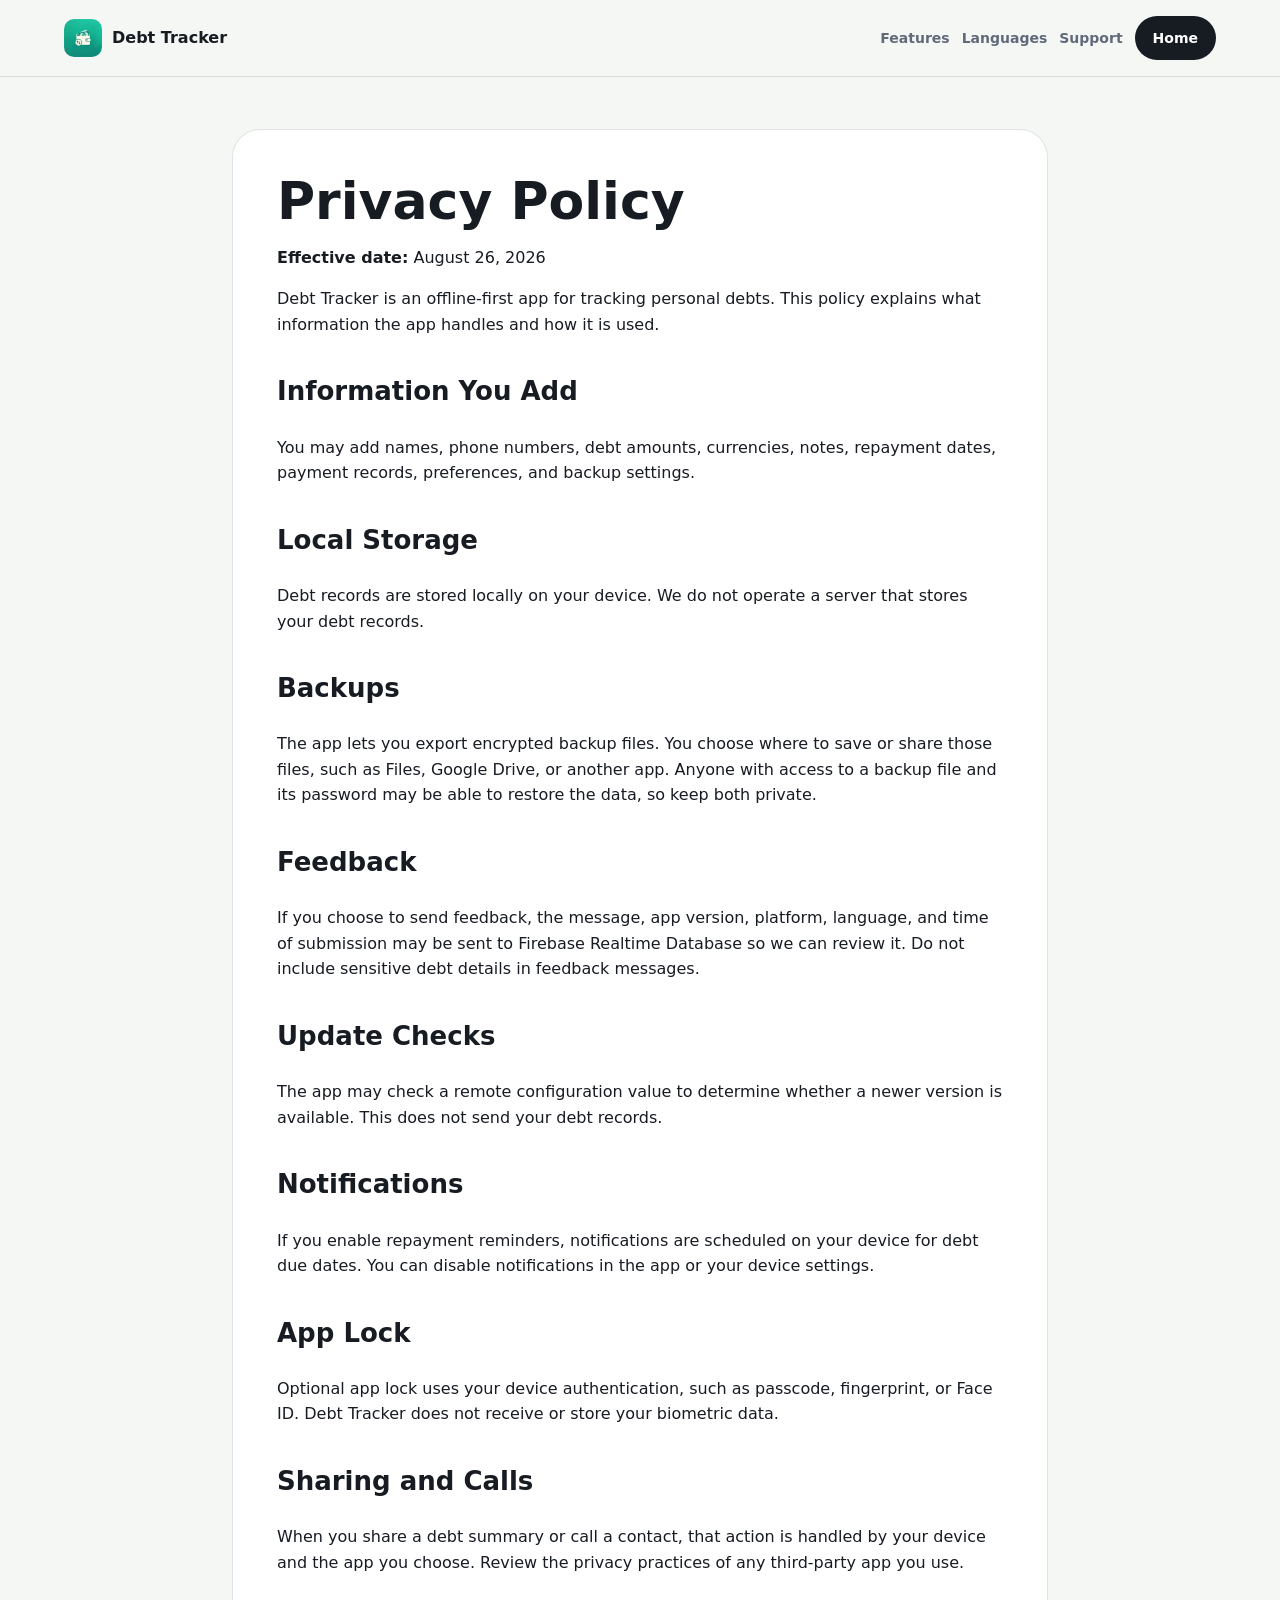
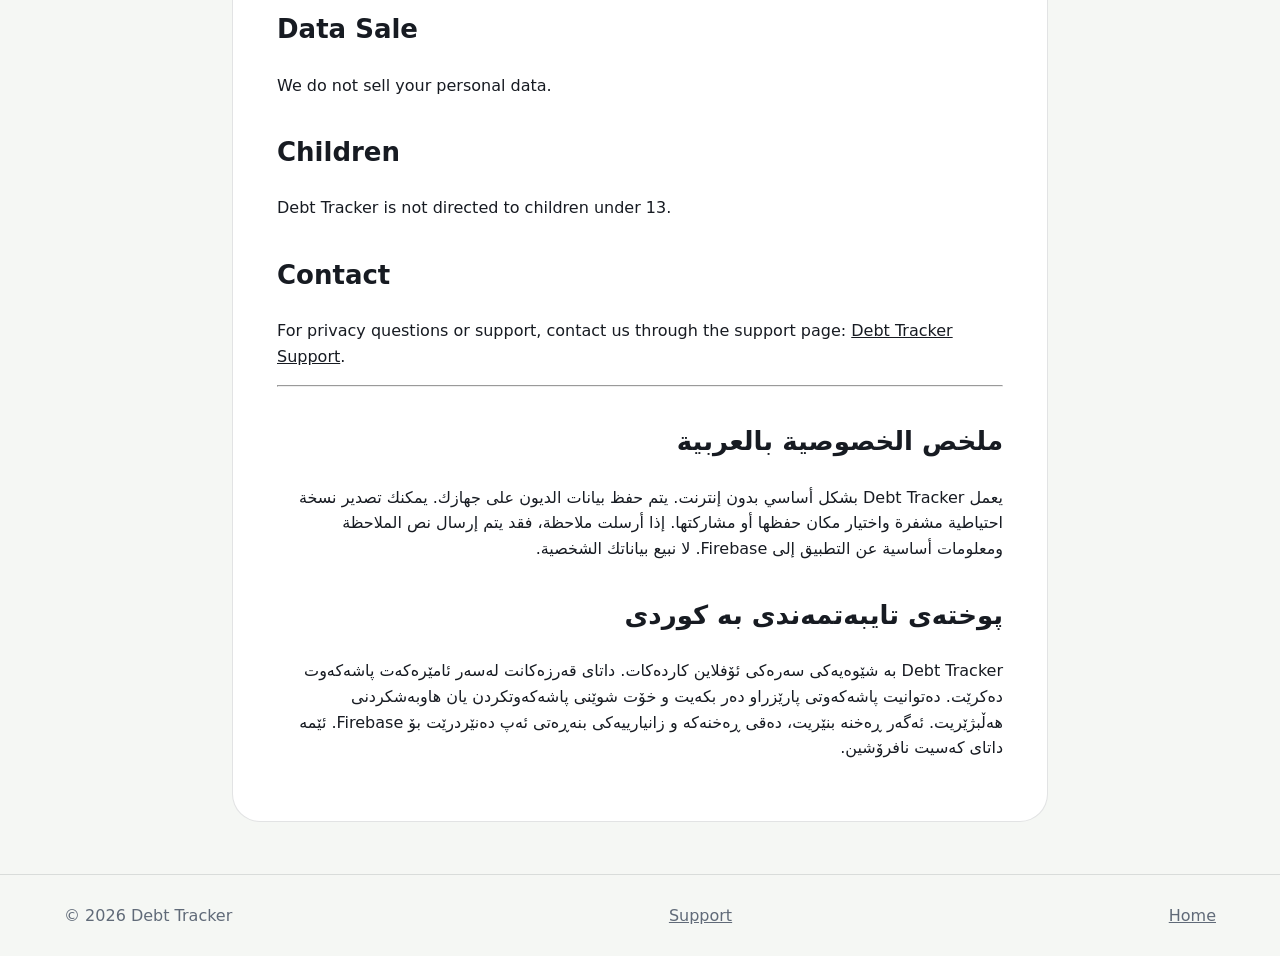
==== privacy.html @ d8f8f20b "Publish GitHub Pages site at repository root" ====
<!doctype html>
<html lang="en">
  <head>
    <meta charset="utf-8" />
    <meta name="viewport" content="width=device-width, initial-scale=1" />
    <title>Privacy Policy | Debt Tracker</title>
    <meta
      name="description"
      content="Privacy Policy for Debt Tracker, an offline-first personal debt tracking app."
    />
    <link rel="icon" href="assets/icon.png" />
    <link rel="stylesheet" href="styles.css" />
  </head>
  <body>
    <div class="page">
      <header class="nav">
        <a class="brand" href="index.html" aria-label="Debt Tracker home">
          <img src="assets/icon.png" alt="" />
          <span>Debt Tracker</span>
        </a>
        <nav class="nav-links" aria-label="Primary navigation">
          <a href="index.html#features">Features</a>
          <a href="index.html#languages">Languages</a>
          <a href="support.html">Support</a>
          <a class="button" href="index.html">Home</a>
        </nav>
      </header>

      <main class="policy">
        <article class="policy-card">
          <h1>Privacy Policy</h1>
          <p><strong>Effective date:</strong> August 26, 2026</p>
          <p>
            Debt Tracker is an offline-first app for tracking personal debts. This policy explains
            what information the app handles and how it is used.
          </p>

          <h2>Information You Add</h2>
          <p>
            You may add names, phone numbers, debt amounts, currencies, notes, repayment dates,
            payment records, preferences, and backup settings.
          </p>

          <h2>Local Storage</h2>
          <p>
            Debt records are stored locally on your device. We do not operate a server that stores
            your debt records.
          </p>

          <h2>Backups</h2>
          <p>
            The app lets you export encrypted backup files. You choose where to save or share those
            files, such as Files, Google Drive, or another app. Anyone with access to a backup file
            and its password may be able to restore the data, so keep both private.
          </p>

          <h2>Feedback</h2>
          <p>
            If you choose to send feedback, the message, app version, platform, language, and time
            of submission may be sent to Firebase Realtime Database so we can review it. Do not
            include sensitive debt details in feedback messages.
          </p>

          <h2>Update Checks</h2>
          <p>
            The app may check a remote configuration value to determine whether a newer version is
            available. This does not send your debt records.
          </p>

          <h2>Notifications</h2>
          <p>
            If you enable repayment reminders, notifications are scheduled on your device for debt
            due dates. You can disable notifications in the app or your device settings.
          </p>

          <h2>App Lock</h2>
          <p>
            Optional app lock uses your device authentication, such as passcode, fingerprint, or
            Face ID. Debt Tracker does not receive or store your biometric data.
          </p>

          <h2>Sharing and Calls</h2>
          <p>
            When you share a debt summary or call a contact, that action is handled by your device
            and the app you choose. Review the privacy practices of any third-party app you use.
          </p>

          <h2>Data Sale</h2>
          <p>We do not sell your personal data.</p>

          <h2>Children</h2>
          <p>Debt Tracker is not directed to children under 13.</p>

          <h2>Contact</h2>
          <p>
            For privacy questions or support, contact us through the support page:
            <a href="support.html">Debt Tracker Support</a>.
          </p>

          <hr />

          <section class="rtl" lang="ar">
            <h2>ملخص الخصوصية بالعربية</h2>
            <p>
              يعمل Debt Tracker بشكل أساسي بدون إنترنت. يتم حفظ بيانات الديون على جهازك. يمكنك
              تصدير نسخة احتياطية مشفرة واختيار مكان حفظها أو مشاركتها. إذا أرسلت ملاحظة، فقد يتم
              إرسال نص الملاحظة ومعلومات أساسية عن التطبيق إلى Firebase. لا نبيع بياناتك الشخصية.
            </p>
          </section>

          <section class="rtl" lang="ckb">
            <h2>پوختەی تایبەتمەندی بە کوردی</h2>
            <p>
              Debt Tracker بە شێوەیەکی سەرەکی ئۆفلاین کاردەکات. داتای قەرزەکانت لەسەر ئامێرەکەت
              پاشەکەوت دەکرێت. دەتوانیت پاشەکەوتی پارێزراو دەر بکەیت و خۆت شوێنی پاشەکەوتکردن یان
              هاوبەشکردنی هەڵبژێریت. ئەگەر ڕەخنە بنێریت، دەقی ڕەخنەکە و زانیارییەکی بنەڕەتی ئەپ
              دەنێردرێت بۆ Firebase. ئێمە داتای کەسیت نافرۆشین.
            </p>
          </section>
        </article>
      </main>

      <footer class="footer">
        <span>© 2026 Debt Tracker</span>
        <a href="support.html">Support</a>
        <a href="index.html">Home</a>
      </footer>
    </div>
  </body>
</html>
---- styles.css ----
:root {
  color-scheme: light;
  --ink: #171b22;
  --muted: #606a78;
  --line: rgba(23, 27, 34, 0.12);
  --paper: #ffffff;
  --soft: #f5f7f4;
  --brand: #109982;
  --brand-dark: #087765;
  --lime: #d7ff57;
  --violet: #a77cf5;
  --shadow: 0 24px 80px rgba(14, 28, 24, 0.18);
}

* {
  box-sizing: border-box;
}

html {
  scroll-behavior: smooth;
}

body {
  margin: 0;
  background: var(--soft);
  color: var(--ink);
  font-family:
    Inter, ui-sans-serif, system-ui, -apple-system, BlinkMacSystemFont, "Segoe UI", sans-serif;
  line-height: 1.6;
}

a {
  color: inherit;
}

.page {
  min-height: 100vh;
}

.nav {
  position: sticky;
  top: 0;
  z-index: 20;
  display: flex;
  align-items: center;
  justify-content: space-between;
  gap: 18px;
  padding: 16px clamp(18px, 5vw, 72px);
  background: rgba(245, 247, 244, 0.82);
  border-bottom: 1px solid var(--line);
  backdrop-filter: blur(18px);
}

.brand {
  display: inline-flex;
  align-items: center;
  gap: 10px;
  font-weight: 800;
  text-decoration: none;
}

.brand img {
  width: 38px;
  height: 38px;
  border-radius: 10px;
}

.nav-links {
  display: flex;
  flex-wrap: wrap;
  align-items: center;
  justify-content: flex-end;
  gap: 12px;
}

.nav-links a {
  color: var(--muted);
  font-size: 14px;
  font-weight: 700;
  text-decoration: none;
}

.nav-links .button {
  color: #fff;
}

.button {
  display: inline-flex;
  align-items: center;
  justify-content: center;
  min-height: 44px;
  padding: 0 18px;
  border-radius: 999px;
  background: var(--ink);
  color: #fff;
  font-weight: 800;
  text-decoration: none;
}

.hero {
  display: grid;
  grid-template-columns: minmax(0, 1fr) minmax(280px, 440px);
  align-items: center;
  gap: clamp(28px, 6vw, 74px);
  padding: clamp(48px, 8vw, 100px) clamp(18px, 5vw, 72px) 56px;
}

.hero-copy {
  max-width: 720px;
}

.eyebrow {
  margin: 0 0 14px;
  color: var(--brand-dark);
  font-size: 14px;
  font-weight: 900;
  letter-spacing: 0;
  text-transform: uppercase;
}

h1,
h2,
h3,
p {
  margin-top: 0;
}

h1 {
  max-width: 760px;
  margin-bottom: 20px;
  font-size: clamp(44px, 8vw, 86px);
  line-height: 0.96;
  letter-spacing: 0;
}

.lead {
  max-width: 640px;
  color: var(--muted);
  font-size: clamp(18px, 2.4vw, 23px);
}

.actions {
  display: flex;
  flex-wrap: wrap;
  gap: 12px;
  margin-top: 30px;
}

.secondary {
  background: #fff;
  color: var(--ink);
  border: 1px solid var(--line);
}

.language-strip {
  display: flex;
  flex-wrap: wrap;
  gap: 10px;
  margin-top: 30px;
  color: var(--muted);
  font-weight: 800;
}

.language-strip span {
  padding: 8px 12px;
  border: 1px solid var(--line);
  border-radius: 999px;
  background: rgba(255, 255, 255, 0.68);
}

.phone-card {
  width: min(100%, 420px);
  justify-self: center;
  padding: 18px;
  border-radius: 42px;
  background: var(--brand);
  box-shadow: var(--shadow);
}

.wallet-panel {
  padding: 22px;
  border-radius: 32px;
  background: #fff;
}

.wallet-top {
  display: flex;
  align-items: center;
  justify-content: space-between;
  gap: 16px;
  margin-bottom: 28px;
}

.wallet-title {
  font-size: 20px;
  font-weight: 900;
}

.wallet-chip {
  padding: 9px 14px;
  border-radius: 999px;
  background: #f0f1f3;
  font-weight: 800;
}

.wallet-label {
  color: #a5a8af;
  font-size: 18px;
}

.wallet-amount {
  margin-top: 6px;
  font-size: clamp(40px, 8vw, 58px);
  font-weight: 950;
  line-height: 1;
}

.mini-grid {
  display: grid;
  grid-template-columns: 1fr 1fr;
  gap: 10px;
  margin-top: 10px;
}

.mini-card {
  min-height: 148px;
  padding: 18px;
  border-radius: 28px;
  overflow: hidden;
  position: relative;
}

.mini-card strong {
  display: block;
  margin-top: 14px;
  font-size: 30px;
  line-height: 1;
}

.mini-card small {
  display: block;
  margin-top: 12px;
  font-weight: 900;
}

.violet {
  background: var(--violet);
  color: #fff;
}

.lime {
  background: var(--lime);
  color: var(--ink);
}

.section {
  padding: 56px clamp(18px, 5vw, 72px);
}

.section h2,
.policy h1 {
  margin-bottom: 16px;
  font-size: clamp(32px, 5vw, 52px);
  line-height: 1.05;
}

.cards {
  display: grid;
  grid-template-columns: repeat(3, minmax(0, 1fr));
  gap: 14px;
  margin-top: 28px;
}

.card {
  min-height: 180px;
  padding: 22px;
  border: 1px solid var(--line);
  border-radius: 22px;
  background: var(--paper);
}

.card h3 {
  margin-bottom: 10px;
  font-size: 20px;
}

.localized {
  display: grid;
  grid-template-columns: repeat(3, minmax(0, 1fr));
  gap: 14px;
  margin-top: 28px;
}

.locale-card {
  padding: 22px;
  border-radius: 22px;
  background: var(--ink);
  color: #fff;
}

.locale-card p {
  color: rgba(255, 255, 255, 0.72);
}

.rtl {
  direction: rtl;
  text-align: right;
}

.policy {
  max-width: 920px;
  margin: 0 auto;
  padding: 52px clamp(18px, 5vw, 52px);
}

.policy-card {
  padding: clamp(22px, 5vw, 44px);
  border: 1px solid var(--line);
  border-radius: 28px;
  background: #fff;
}

.policy h2 {
  margin-top: 34px;
  font-size: 26px;
}

.policy ul {
  padding-left: 22px;
}

.footer {
  display: flex;
  flex-wrap: wrap;
  justify-content: space-between;
  gap: 14px;
  padding: 28px clamp(18px, 5vw, 72px);
  color: var(--muted);
  border-top: 1px solid var(--line);
}

@media (max-width: 820px) {
  .hero,
  .cards,
  .localized {
    grid-template-columns: 1fr;
  }

  .hero {
    padding-top: 34px;
  }

  .phone-card {
    justify-self: stretch;
  }
}

@media (max-width: 460px) {
  .nav {
    align-items: flex-start;
    flex-direction: column;
  }

  .nav-links {
    justify-content: flex-start;
  }

  .mini-grid {
    grid-template-columns: 1fr;
  }
}
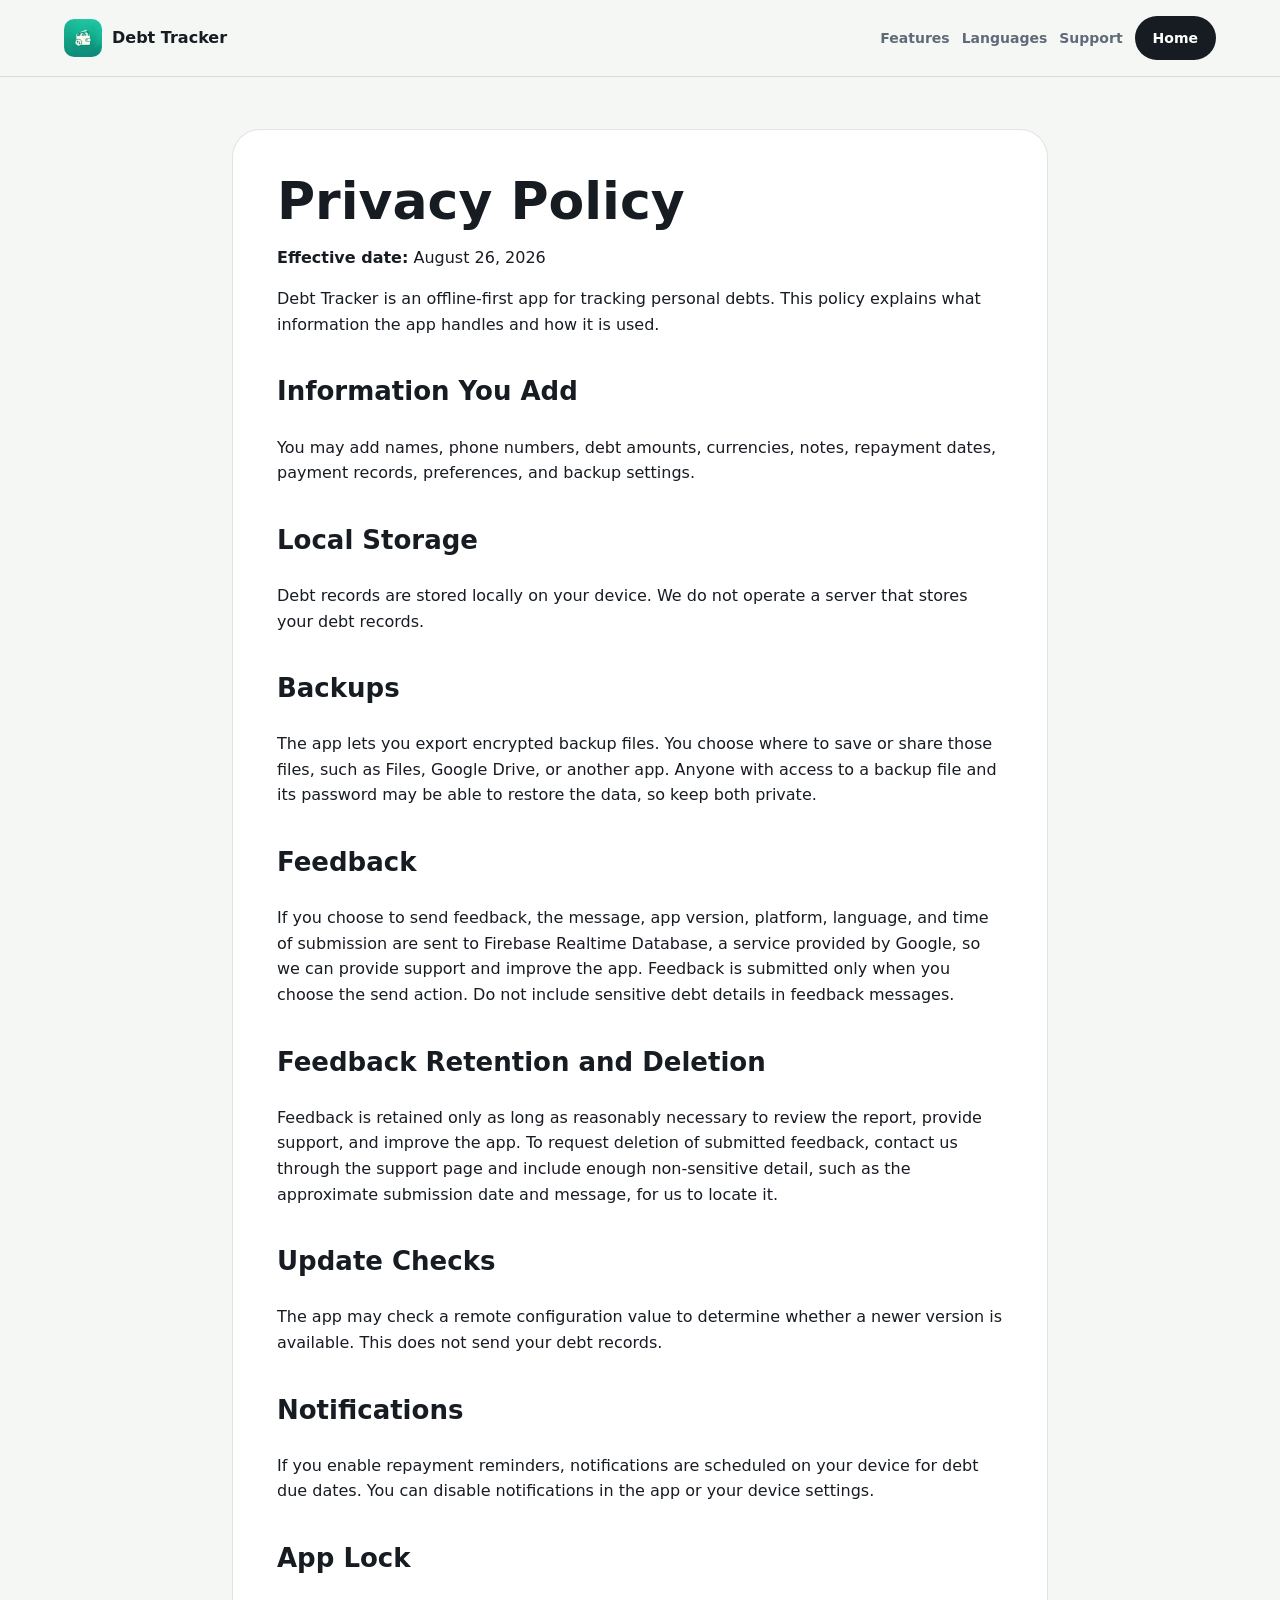
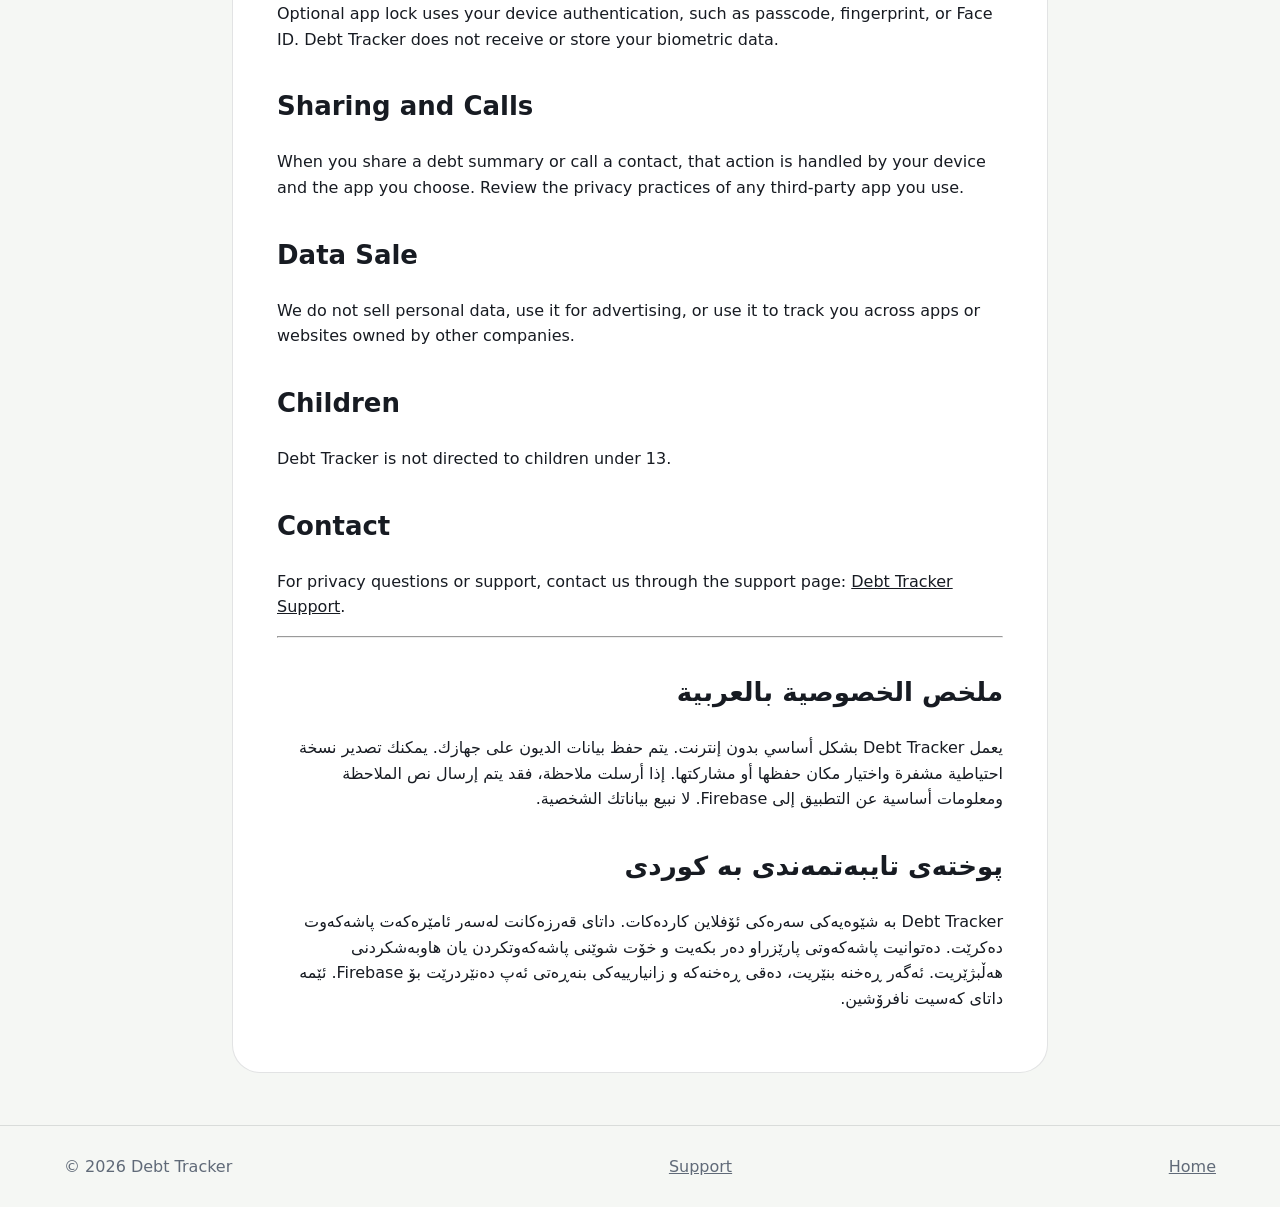
==== commit 645bf7b0: "Update privacy and support pages" ====
--- a/privacy.html
+++ b/privacy.html
@@ -8,6 +8,15 @@
       name="description"
       content="Privacy Policy for Debt Tracker, an offline-first personal debt tracking app."
     />
+    <meta property="og:title" content="Privacy Policy | Debt Tracker" />
+    <meta
+      property="og:description"
+      content="Privacy Policy for Debt Tracker, an offline-first personal debt tracking app."
+    />
+    <meta property="og:url" content="https://auderhama.github.io/Debt-Tracker/privacy.html" />
+    <meta property="og:image" content="https://auderhama.github.io/Debt-Tracker/assets/icon.png" />
+    <meta property="og:type" content="website" />
+    <link rel="canonical" href="https://auderhama.github.io/Debt-Tracker/privacy.html" />
     <link rel="icon" href="assets/icon.png" />
     <link rel="stylesheet" href="styles.css" />
   </head>
@@ -57,8 +66,17 @@
           <h2>Feedback</h2>
           <p>
             If you choose to send feedback, the message, app version, platform, language, and time
-            of submission may be sent to Firebase Realtime Database so we can review it. Do not
-            include sensitive debt details in feedback messages.
+            of submission are sent to Firebase Realtime Database, a service provided by Google, so
+            we can provide support and improve the app. Feedback is submitted only when you choose
+            the send action. Do not include sensitive debt details in feedback messages.
+          </p>
+
+          <h2>Feedback Retention and Deletion</h2>
+          <p>
+            Feedback is retained only as long as reasonably necessary to review the report, provide
+            support, and improve the app. To request deletion of submitted feedback, contact us
+            through the support page and include enough non-sensitive detail, such as the approximate
+            submission date and message, for us to locate it.
           </p>
 
           <h2>Update Checks</h2>
@@ -86,7 +104,10 @@
           </p>
 
           <h2>Data Sale</h2>
-          <p>We do not sell your personal data.</p>
+          <p>
+            We do not sell personal data, use it for advertising, or use it to track you across apps
+            or websites owned by other companies.
+          </p>
 
           <h2>Children</h2>
           <p>Debt Tracker is not directed to children under 13.</p>
